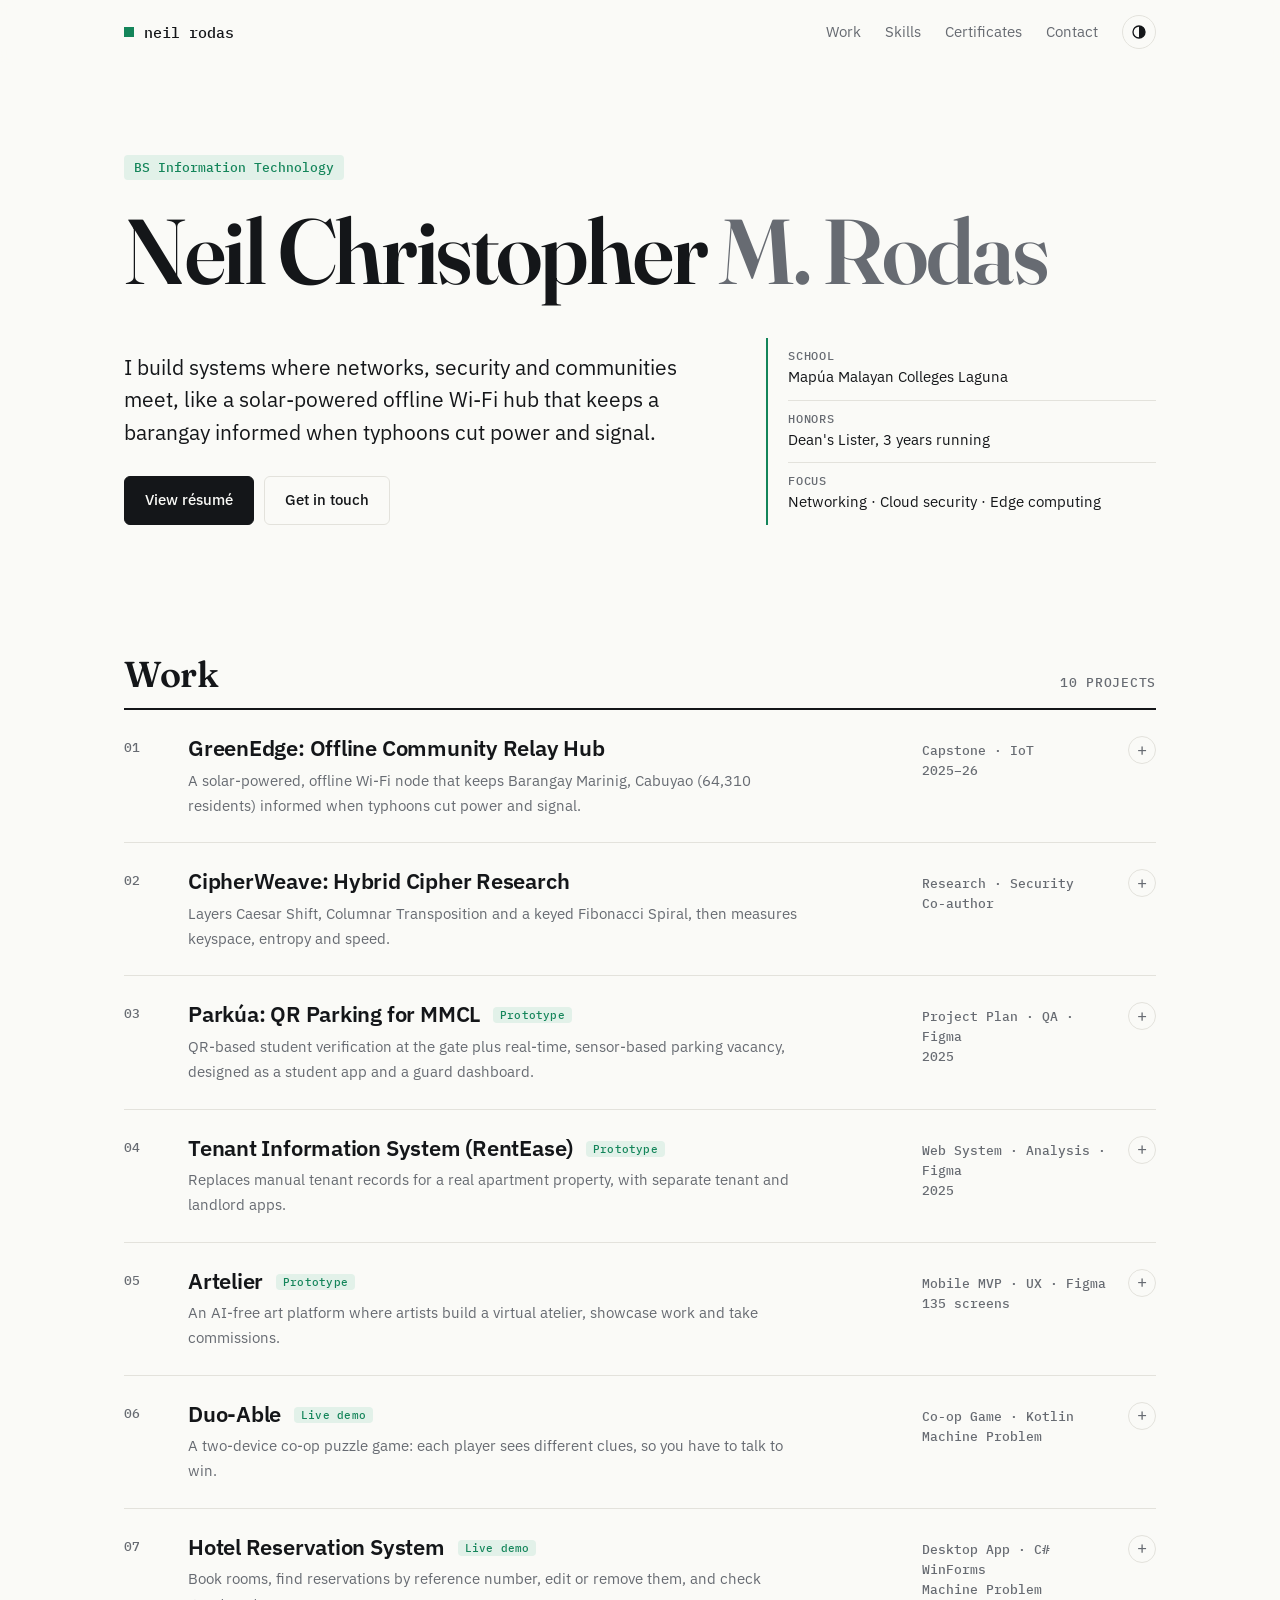
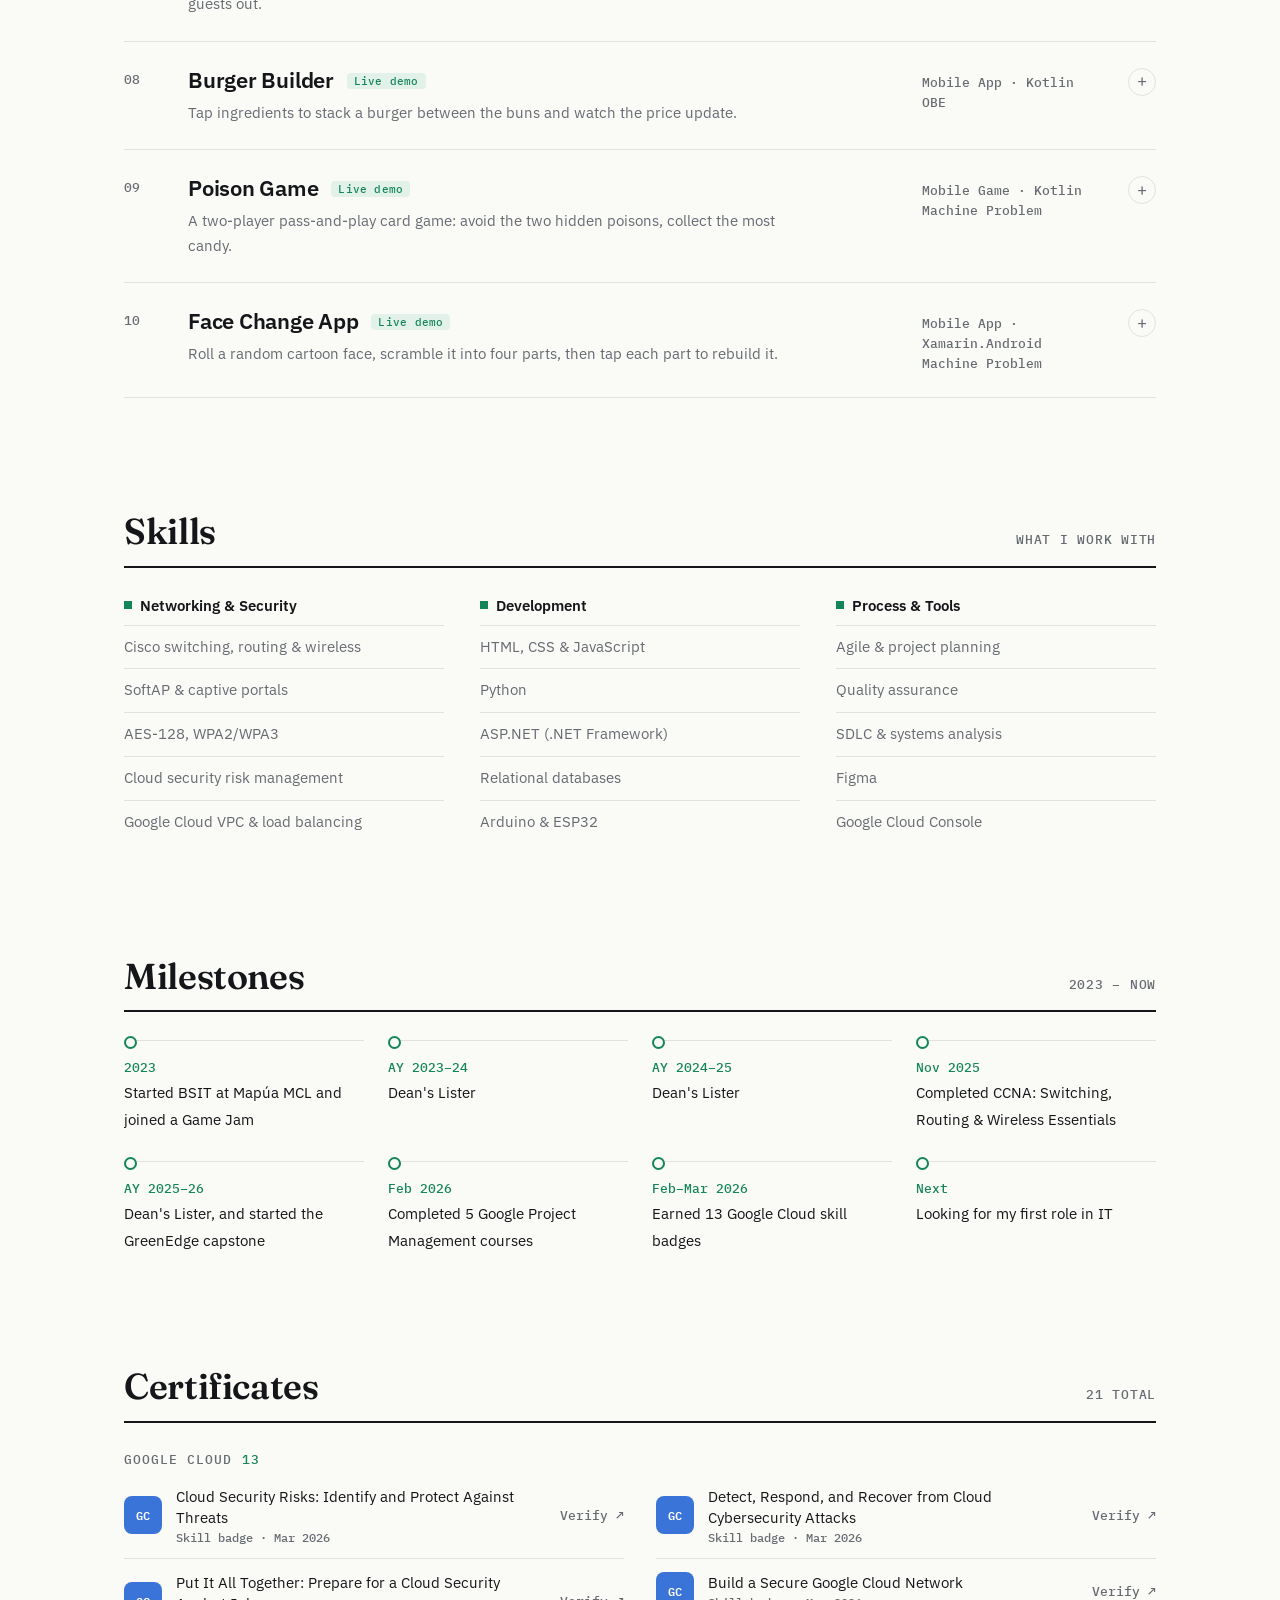
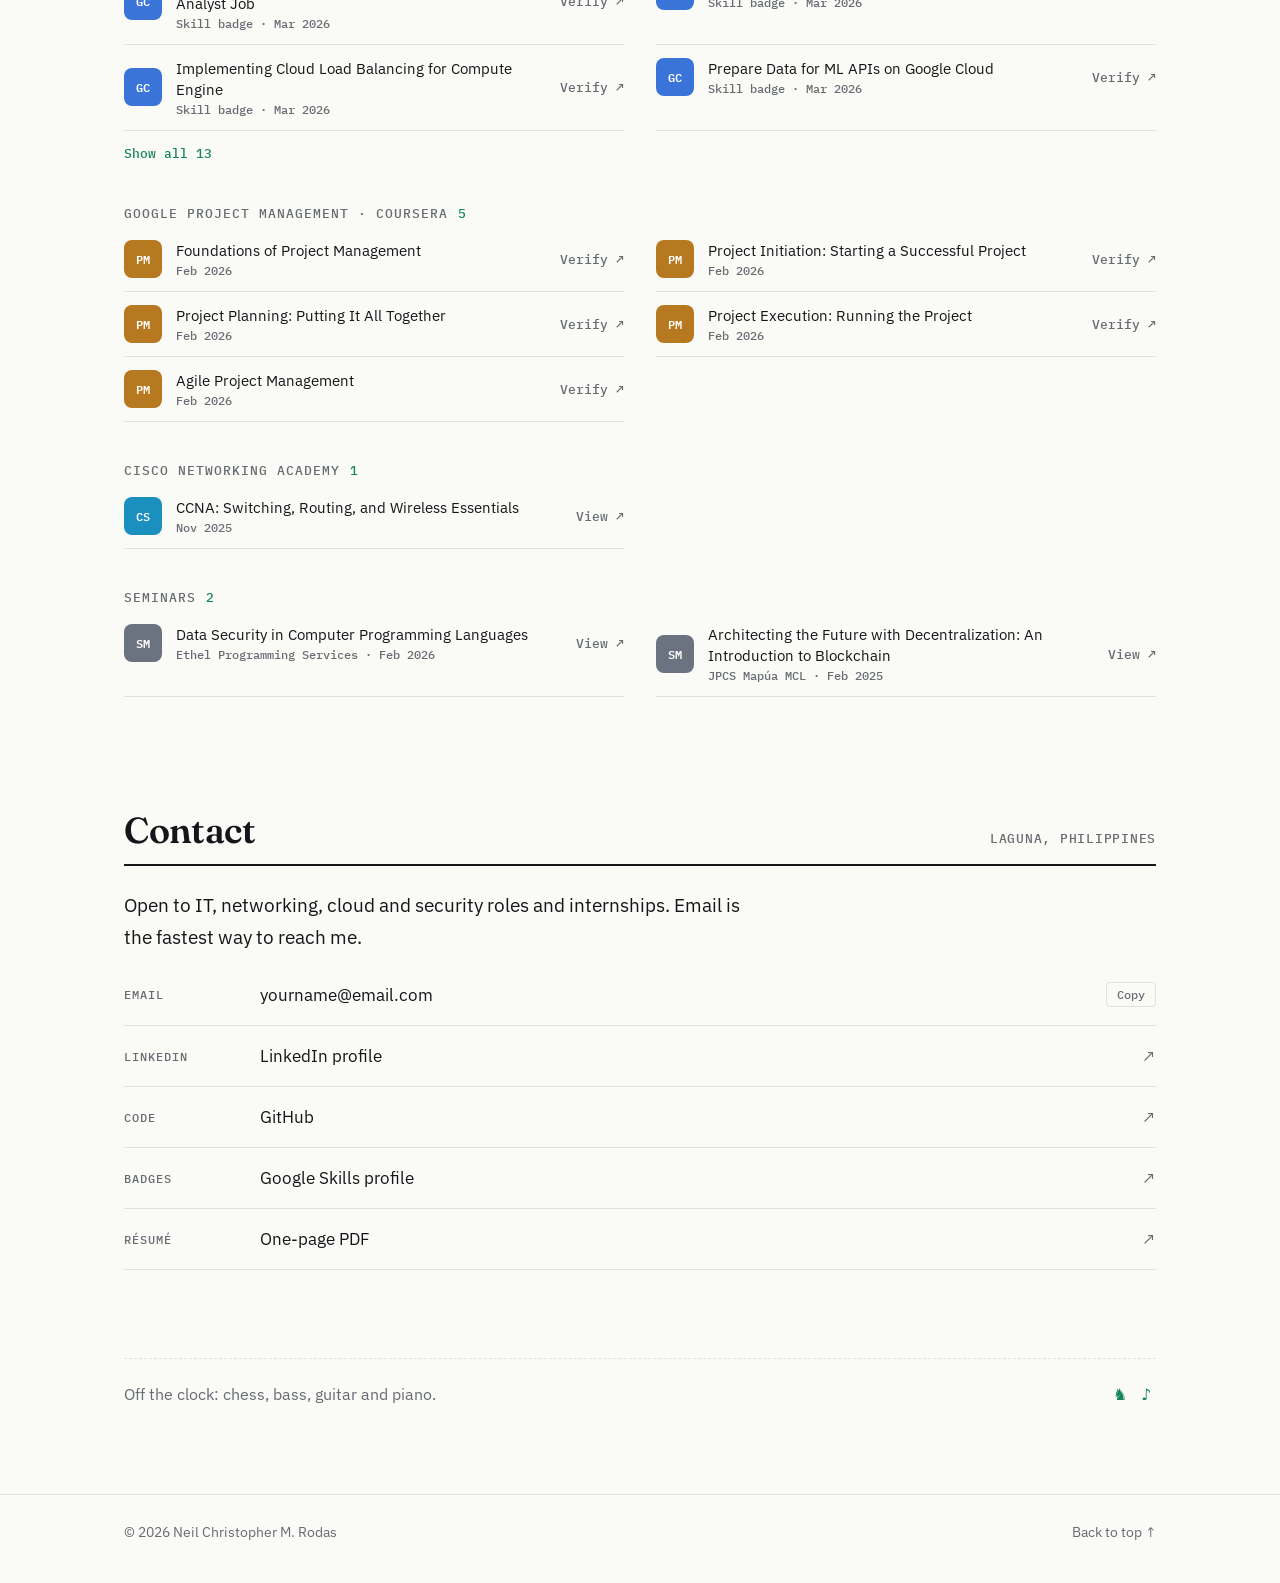
==== index.html @ e3f4ec9a "Portfolio site Co-Authored-By: Claude Opus 5.5 <noreply@anthropic.com> Claude-Session: https://claud" ====
<!DOCTYPE html>
<html lang="en">
<head>
  <meta charset="UTF-8" />
  <meta name="viewport" content="width=device-width, initial-scale=1.0" />
  <title>Neil Christopher M. Rodas · Portfolio</title>
  <meta name="description" content="Neil Christopher M. Rodas, BS Information Technology student and three-time Dean's Lister focused on networking, cloud security and edge computing." />
  <meta property="og:title" content="Neil Christopher M. Rodas · Portfolio" />
  <meta property="og:description" content="BS Information Technology · Networking, Cloud Security & Edge Computing" />
  <link rel="icon" href="data:image/svg+xml,<svg xmlns='http://www.w3.org/2000/svg' viewBox='0 0 100 100'><rect width='100' height='100' rx='20' fill='%23141619'/><rect x='18' y='70' width='22' height='12' fill='%2329a36f'/><text x='50' y='60' font-size='40' text-anchor='middle' fill='white' font-family='sans-serif' font-weight='600'>NR</text></svg>" />
  <link rel="preconnect" href="https://fonts.googleapis.com" />
  <link rel="preconnect" href="https://fonts.gstatic.com" crossorigin />
  <link href="https://fonts.googleapis.com/css2?family=IBM+Plex+Mono:wght@400;500&family=IBM+Plex+Sans:wght@400;500;600&family=Fraunces:opsz,wght@9..144,500;9..144,600&display=swap" rel="stylesheet" />
  <link rel="stylesheet" href="css/style.css" />
</head>
<body>
  <header class="top">
    <div class="wrap top__inner">
      <a href="#" class="brand"><span class="brand__mark"></span>neil rodas</a>
      <nav class="nav" aria-label="Main">
        <a href="#work">Work</a>
        <a href="#skills">Skills</a>
        <a href="#certs">Certificates</a>
        <a href="#contact">Contact</a>
        <button class="theme" id="theme" aria-label="Toggle dark mode"><svg viewBox="0 0 24 24" width="16" height="16" aria-hidden="true"><circle cx="12" cy="12" r="9" fill="none" stroke="currentColor" stroke-width="2"/><path d="M12 3a9 9 0 0 1 0 18z" fill="currentColor"/></svg></button>
      </nav>
    </div>
  </header>

  <main>
    <!-- Hero -->
    <section class="hero wrap">
      <p class="kicker up">BS Information Technology</p>
      <h1 class="up d1">Neil Christopher <span>M. Rodas</span></h1>
      <div class="hero__grid up d2">
        <div>
          <p class="lede">
            I build systems where networks, security and communities meet, like a solar-powered offline
            Wi-Fi hub that keeps a barangay informed when typhoons cut power and signal.
          </p>
          <div class="actions">
            <a class="btn btn--solid" id="resumeBtn" href="assets/Neil-Rodas-Resume.pdf" target="_blank" rel="noopener">View résumé</a>
            <a class="btn" href="#contact">Get in touch</a>
          </div>
        </div>
        <dl class="facts">
          <div><dt>School</dt><dd>Mapúa Malayan Colleges Laguna</dd></div>
          <div><dt>Honors</dt><dd>Dean's Lister, 3 years running</dd></div>
          <div><dt>Focus</dt><dd>Networking · Cloud security · Edge computing</dd></div>
        </dl>
      </div>
    </section>

    <!-- Work -->
    <section class="section wrap" id="work">
      <div class="head"><h2>Work</h2><span class="note" id="workCount"></span></div>
      <ol class="rows" id="projects"></ol>
    </section>

    <!-- Skills -->
    <section class="section wrap" id="skills">
      <div class="head"><h2>Skills</h2><span class="note">What I work with</span></div>
      <div class="cols">
        <div><h3>Networking &amp; Security</h3>
          <ul><li>Cisco switching, routing &amp; wireless</li><li>SoftAP &amp; captive portals</li><li>AES-128, WPA2/WPA3</li><li>Cloud security risk management</li><li>Google Cloud VPC &amp; load balancing</li></ul></div>
        <div><h3>Development</h3>
          <ul><li>HTML, CSS &amp; JavaScript</li><li>Python</li><li>ASP.NET (.NET Framework)</li><li>Relational databases</li><li>Arduino &amp; ESP32</li></ul></div>
        <div><h3>Process &amp; Tools</h3>
          <ul><li>Agile &amp; project planning</li><li>Quality assurance</li><li>SDLC &amp; systems analysis</li><li>Figma</li><li>Google Cloud Console</li></ul></div>
      </div>
    </section>

    <!-- Milestones -->
    <section class="section wrap" id="milestones">
      <div class="head"><h2>Milestones</h2><span class="note">2023 – now</span></div>
      <ol class="steps" id="timeline"></ol>
    </section>

    <!-- Certificates -->
    <section class="section wrap" id="certs">
      <div class="head"><h2>Certificates</h2><span class="note" id="certCount"></span></div>
      <div class="groups" id="certGroups"></div>
    </section>

    <!-- Contact -->
    <section class="section wrap" id="contact">
      <div class="head"><h2>Contact</h2><span class="note">Laguna, Philippines</span></div>
      <p class="contact__lead">Open to IT, networking, cloud and security roles and internships. Email is the fastest way to reach me.</p>
      <ul class="contact" id="contactList"></ul>
    </section>

    <!-- Off the clock -->
    <section class="wrap offclock">
      <p>Off the clock: chess, bass, guitar and piano. <span class="pieces" aria-hidden="true">♞ ♪</span></p>
    </section>
  </main>

  <footer class="foot">
    <div class="wrap foot__inner">
      <span>© <span id="year"></span> Neil Christopher M. Rodas</span>
      <a href="#">Back to top ↑</a>
    </div>
  </footer>

  <script src="js/main.js"></script>
</body>
</html>
---- css/style.css ----
/* Neil Christopher M. Rodas | portfolio */

:root {
  --bg: #fafaf7;
  --surface: #f1f1ec;
  --ink: #141619;
  --muted: #676b72;
  --line: #e3e2dc;
  --accent: #14855a;
  --accent-soft: #e2f1e9;
  --serif: "Fraunces", Georgia, serif;
  --sans: "IBM Plex Sans", system-ui, -apple-system, "Segoe UI", sans-serif;
  --mono: "IBM Plex Mono", ui-monospace, Consolas, monospace;
  --max: 1080px;
  color-scheme: light;
}
[data-theme="dark"] {
  --bg: #0f1112;
  --surface: #181b1d;
  --ink: #e9eae6;
  --muted: #979ba1;
  --line: #2a2d30;
  --accent: #4fcf95;
  --accent-soft: #15291f;
  color-scheme: dark;
}

* { box-sizing: border-box; }
html { scroll-behavior: smooth; scroll-padding-top: 72px; -webkit-text-size-adjust: 100%; }
body { margin: 0; background: var(--bg); color: var(--ink); font: 400 16px/1.65 var(--sans); transition: background .25s, color .25s; }
a { color: inherit; }
button { font: inherit; color: inherit; background: none; border: 0; padding: 0; cursor: pointer; }
:focus-visible { outline: 2px solid var(--accent); outline-offset: 3px; border-radius: 4px; }
::selection { background: var(--accent); color: var(--bg); }
.wrap { width: 100%; max-width: var(--max); margin: 0 auto; padding: 0 24px; }

/* ---------- Header ---------- */
.top { position: sticky; top: 0; z-index: 10; background: color-mix(in srgb, var(--bg) 90%, transparent); backdrop-filter: blur(8px); -webkit-backdrop-filter: blur(8px); border-bottom: 1px solid transparent; transition: border-color .2s; }
.top.is-scrolled { border-bottom-color: var(--line); }
.top__inner { display: flex; justify-content: space-between; align-items: center; height: 64px; }
.brand { display: inline-flex; align-items: center; gap: 10px; font: 500 15px var(--mono); text-decoration: none; }
.brand__mark { width: 10px; height: 10px; background: var(--accent); }
.nav { display: flex; align-items: center; gap: 24px; }
.nav a { text-decoration: none; font-size: 15px; color: var(--muted); transition: color .15s; }
.nav a:hover { color: var(--ink); }
.theme { width: 34px; height: 34px; border-radius: 50%; border: 1px solid var(--line); display: grid; place-items: center; }
.theme:hover { border-color: var(--muted); }

/* ---------- Hero ---------- */
.hero { padding: 88px 24px 104px; }
.kicker { display: inline-flex; align-items: center; gap: 8px; font: 500 13px var(--mono); color: var(--accent); background: var(--accent-soft); padding: 4px 10px; border-radius: 4px; margin: 0; }
h1 { font: 600 clamp(44px, 8vw, 92px)/1.02 var(--serif); letter-spacing: -.025em; margin: 24px 0 40px; }
h1 span { color: var(--muted); }
.hero__grid { display: grid; grid-template-columns: minmax(0, 1.5fr) minmax(0, 1fr); gap: 56px; align-items: end; }
.lede { font-size: clamp(18px, 2vw, 21px); line-height: 1.55; margin: 0 0 28px; max-width: 580px; }
.actions { display: flex; flex-wrap: wrap; gap: 10px; }
.btn { display: inline-block; padding: 11px 20px; border: 1px solid var(--line); border-radius: 6px; text-decoration: none; font-weight: 500; font-size: 15px; transition: border-color .15s, background .15s; }
.btn:hover { border-color: var(--ink); }
.btn--solid { background: var(--ink); color: var(--bg); border-color: var(--ink); }
.btn--solid:hover { background: var(--accent); border-color: var(--accent); }
.facts { margin: 0; display: grid; border-left: 2px solid var(--accent); padding-left: 20px; }
.facts div { padding: 10px 0; }
.facts div + div { border-top: 1px solid var(--line); }
.facts dt { font: 500 12px var(--mono); text-transform: uppercase; letter-spacing: .08em; color: var(--muted); }
.facts dd { margin: 2px 0 0; font-size: 15px; }

/* ---------- Sections ---------- */
.section { padding-top: 24px; padding-bottom: 88px; }
.head { display: flex; justify-content: space-between; align-items: baseline; gap: 16px; padding-bottom: 12px; border-bottom: 2px solid var(--ink); }
.head h2 { font: 600 clamp(26px, 3.4vw, 36px)/1.2 var(--serif); letter-spacing: -.01em; margin: 0; }
.note { font: 500 12.5px var(--mono); color: var(--muted); text-transform: uppercase; letter-spacing: .06em; }

/* Work rows (expand on click) */
.rows { list-style: none; margin: 0; padding: 0; counter-reset: row; }
.rows > li { border-bottom: 1px solid var(--line); counter-increment: row; }
.rows details > summary { list-style: none; cursor: pointer; display: grid; grid-template-columns: 48px minmax(0, 1fr) 190px 28px; gap: 16px; align-items: start; padding: 24px 0; }
.rows summary::-webkit-details-marker { display: none; }
.rows summary::before { content: counter(row, decimal-leading-zero); font: 500 13px var(--mono); color: var(--muted); padding-top: 5px; }
.r-title { display: block; font: 600 clamp(18px, 2.2vw, 22px)/1.3 var(--sans); letter-spacing: -.01em; transition: color .15s; }
.r-short { display: block; color: var(--muted); font-size: 15px; margin-top: 6px; max-width: 620px; }
.r-meta { font: 500 12.5px var(--mono); color: var(--muted); padding-top: 6px; line-height: 1.6; }
.r-icon { width: 28px; height: 28px; margin-top: 2px; border: 1px solid var(--line); border-radius: 50%; display: grid; place-items: center; color: var(--muted); transition: transform .25s, border-color .2s, color .2s; }
.r-icon::before { content: "+"; font-size: 17px; line-height: 1; }
.rows summary:hover .r-title, .rows summary:hover .r-icon { color: var(--accent); }
.rows summary:hover .r-icon { border-color: var(--accent); }
details[open] .r-icon { transform: rotate(45deg); color: var(--accent); border-color: var(--accent); }
.r-body { padding: 0 0 26px 64px; max-width: 820px; animation: open .25s ease; }
.r-body ul { margin: 0 0 12px; padding-left: 18px; }
.r-body li { margin-bottom: 5px; }
.tags { display: flex; flex-wrap: wrap; gap: 6px; }
.tags span { font: 500 12px var(--mono); padding: 2px 8px; border-radius: 4px; background: var(--surface); color: var(--muted); }
.r-mobile { display: none; }
.r-links { display: flex; flex-wrap: wrap; gap: 8px; margin-top: 16px; }
.r-links .btn { padding: 8px 16px; font-size: 14px; }
.live { display: inline-block; vertical-align: 3px; margin-left: 8px; font: 500 11px var(--mono); color: var(--accent); background: var(--accent-soft); padding: 1px 7px; border-radius: 4px; letter-spacing: .02em; }
@keyframes open { from { opacity: 0; transform: translateY(-4px); } }

/* Skills */
.cols { display: grid; grid-template-columns: repeat(3, minmax(0, 1fr)); gap: 36px; margin-top: 28px; }
.cols h3 { font: 600 15px var(--sans); margin: 0 0 10px; display: flex; align-items: center; gap: 8px; }
.cols h3::before { content: ""; width: 8px; height: 8px; background: var(--accent); }
.cols ul { list-style: none; margin: 0; padding: 0; }
.cols li { padding: 9px 0; border-top: 1px solid var(--line); color: var(--muted); font-size: 15px; }

/* Milestones: horizontal steps on desktop */
.steps { list-style: none; margin: 28px 0 0; padding: 0; display: grid; grid-template-columns: repeat(4, minmax(0, 1fr)); gap: 28px 24px; }
.steps li { position: relative; padding-top: 18px; border-top: 1px solid var(--line); }
.steps li::before { content: ""; position: absolute; top: -5px; left: 0; width: 9px; height: 9px; border-radius: 50%; background: var(--bg); border: 2px solid var(--accent); }
.steps .when { display: block; font: 500 12.5px var(--mono); color: var(--accent); margin-bottom: 4px; }
.steps .what { font-size: 15px; }

/* Certificates: grouped by issuer */
.groups { display: grid; gap: 40px; margin-top: 28px; }
.group h3 { display: flex; align-items: baseline; gap: 10px; font: 500 12.5px var(--mono); text-transform: uppercase; letter-spacing: .08em; color: var(--muted); margin: 0 0 6px; }
.group h3 b { font-weight: 500; color: var(--accent); }
.c-list { list-style: none; margin: 0; padding: 0; display: grid; grid-template-columns: repeat(2, minmax(0, 1fr)); column-gap: 32px; }
.c-list li { border-bottom: 1px solid var(--line); }
.cert { display: grid; grid-template-columns: 38px minmax(0, 1fr) auto; gap: 14px; align-items: center; padding: 13px 0; text-decoration: none; }
.c-mark { width: 38px; height: 38px; border-radius: 8px; display: grid; place-items: center; font: 600 12px var(--mono); color: #fff; }
.c-name { display: block; font-size: 15px; line-height: 1.4; transition: color .15s; }
.c-meta { display: block; font: 500 12px var(--mono); color: var(--muted); margin-top: 2px; }
.c-go { font: 500 12.5px var(--mono); color: var(--muted); white-space: nowrap; transition: color .15s; }
.cert:hover .c-name, .cert:hover .c-go { color: var(--accent); }
.more { margin-top: 14px; font: 500 13px var(--mono); color: var(--accent); }
.more:hover { text-decoration: underline; }

/* Contact */
.contact__lead { font-size: clamp(17px, 1.8vw, 19px); margin: 24px 0 12px; max-width: 620px; }
.contact { list-style: none; margin: 0; padding: 0; }
.contact li { border-bottom: 1px solid var(--line); }
.contact a, .contact .row { display: grid; grid-template-columns: 120px minmax(0, 1fr) auto; gap: 16px; align-items: center; padding: 16px 0; text-decoration: none; font-size: 17px; }
.contact .k { font: 500 12px var(--mono); text-transform: uppercase; letter-spacing: .08em; color: var(--muted); }
.contact .v { overflow-wrap: anywhere; transition: color .15s; }
.contact .go { color: var(--muted); }
.contact a:hover .v, .contact a:hover .go { color: var(--accent); }
.copy { font: 500 12px var(--mono); padding: 4px 10px; border: 1px solid var(--line); border-radius: 4px; color: var(--muted); }
.copy:hover { color: var(--ink); border-color: var(--muted); }

.offclock { padding-bottom: 64px; }
.offclock p { margin: 0; padding: 22px 0; border-top: 1px dashed var(--line); color: var(--muted); display: flex; justify-content: space-between; gap: 16px; }
.pieces { color: var(--accent); letter-spacing: .3em; }

.foot { border-top: 1px solid var(--line); }
.foot__inner { display: flex; justify-content: space-between; gap: 16px; padding-top: 26px; padding-bottom: 40px; font-size: 13.5px; color: var(--muted); }
.foot a { text-decoration: none; }
.foot a:hover { color: var(--accent); }

/* Entry animation */
.up { animation: up .7s cubic-bezier(.2,.7,.2,1) both; }
.d1 { animation-delay: .08s; } .d2 { animation-delay: .16s; }
@keyframes up { from { opacity: 0; transform: translateY(14px); } }

/* ---------- Responsive ---------- */
@media (max-width: 860px) {
  .steps { grid-template-columns: repeat(2, minmax(0, 1fr)); }
  .c-list { grid-template-columns: 1fr; }
}
@media (max-width: 760px) {
  .wrap { padding: 0 18px; }
  .hero { padding: 56px 18px 72px; }
  .hero__grid { grid-template-columns: 1fr; gap: 36px; }
  .nav { gap: 16px; }
  .nav a { font-size: 14px; }
  .nav a[href="#skills"] { display: none; }
  .rows details > summary { grid-template-columns: 30px minmax(0, 1fr) 28px; gap: 10px; padding: 20px 0; }
  .r-meta { display: none; }
  .r-mobile { display: block; font: 500 12px var(--mono); color: var(--muted); margin-top: 8px; }
  .r-body { padding-left: 40px; }
  .cols { grid-template-columns: 1fr; gap: 28px; }
  .contact a, .contact .row { grid-template-columns: 1fr auto; gap: 2px 12px; font-size: 16px; }
  .contact .k { grid-column: 1 / -1; }
  .section { padding-bottom: 68px; }
}
@media (max-width: 420px) {
  .steps { grid-template-columns: 1fr; }
  .nav a[href="#certs"] { display: none; }
}
@media (prefers-reduced-motion: reduce) { * { animation: none !important; transition: none !important; } }
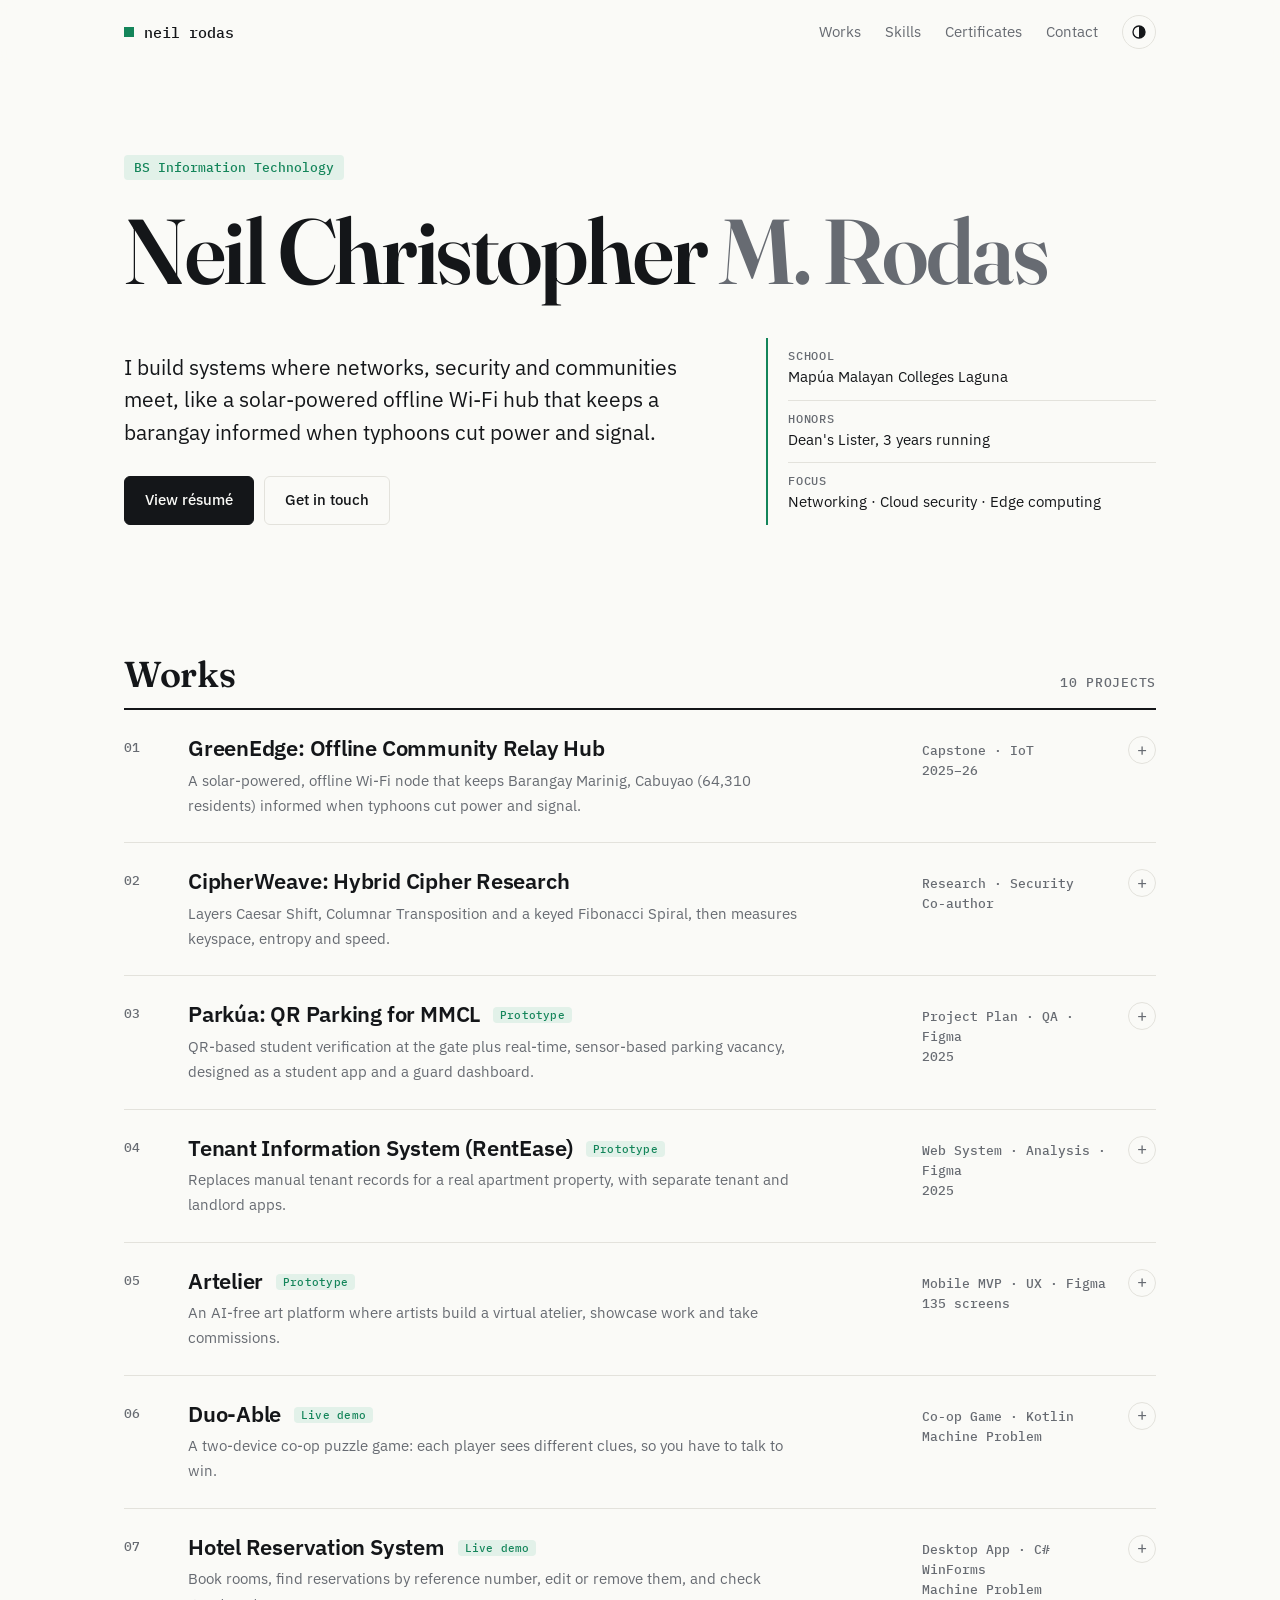
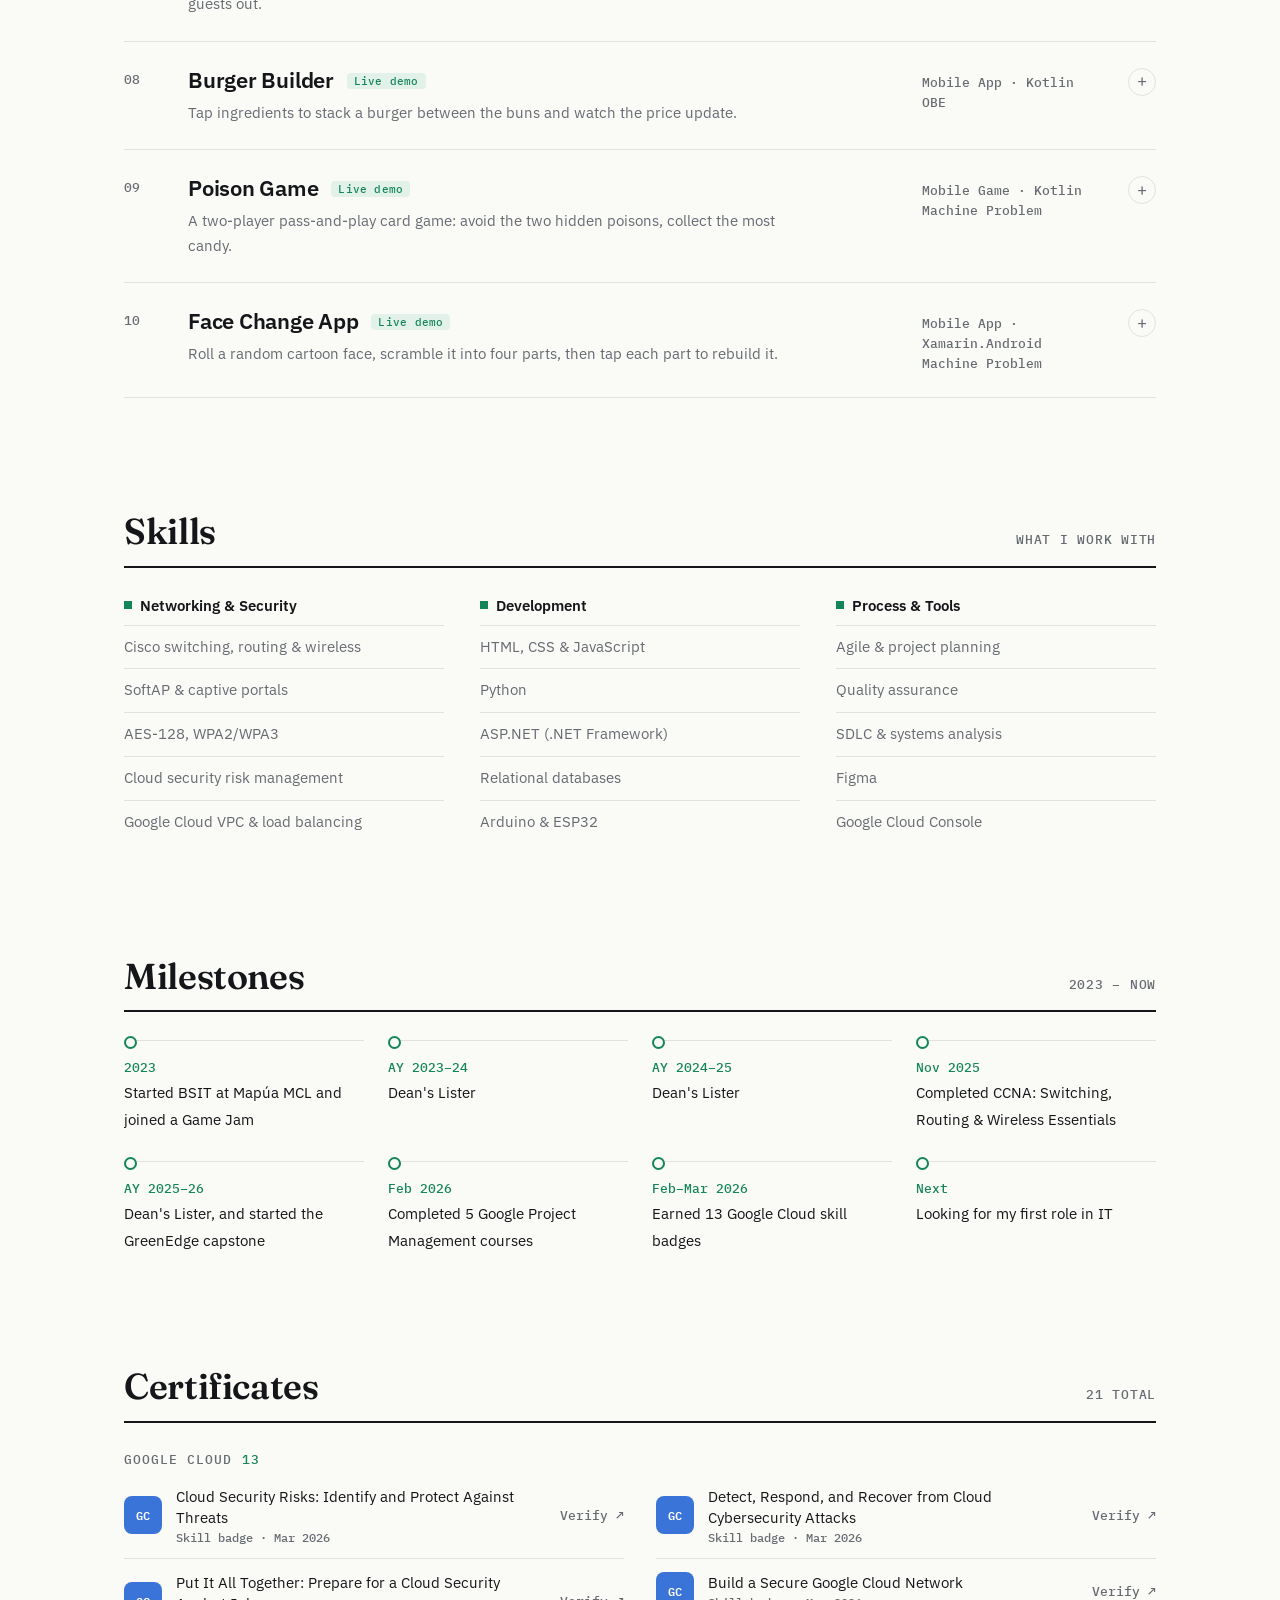
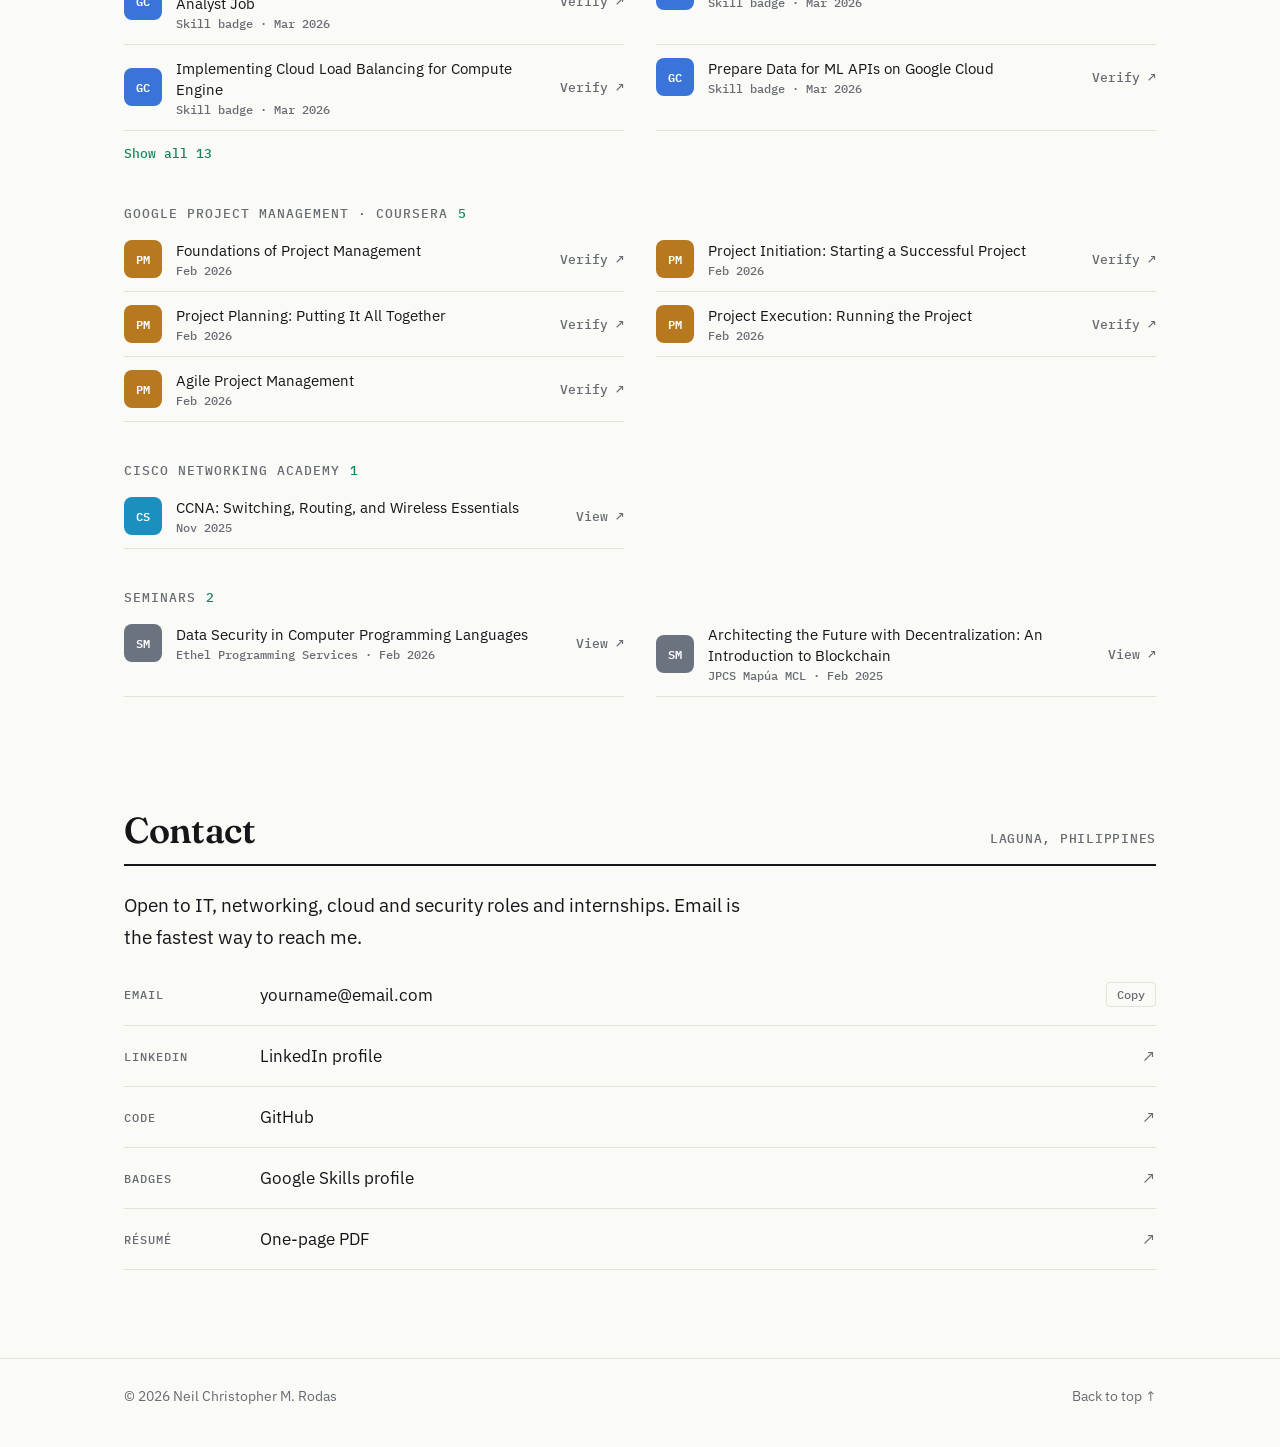
==== commit b186f7bd: "Rename Work to Works and remove off-the-clock line Co-Authored-By: Claude Opus 5.5 <noreply@anthropi" ====
--- a/index.html
+++ b/index.html
@@ -18,7 +18,7 @@
     <div class="wrap top__inner">
       <a href="#" class="brand"><span class="brand__mark"></span>neil rodas</a>
       <nav class="nav" aria-label="Main">
-        <a href="#work">Work</a>
+        <a href="#work">Works</a>
         <a href="#skills">Skills</a>
         <a href="#certs">Certificates</a>
         <a href="#contact">Contact</a>
@@ -53,7 +53,7 @@
 
     <!-- Work -->
     <section class="section wrap" id="work">
-      <div class="head"><h2>Work</h2><span class="note" id="workCount"></span></div>
+      <div class="head"><h2>Works</h2><span class="note" id="workCount"></span></div>
       <ol class="rows" id="projects"></ol>
     </section>
 
@@ -88,11 +88,6 @@
       <p class="contact__lead">Open to IT, networking, cloud and security roles and internships. Email is the fastest way to reach me.</p>
       <ul class="contact" id="contactList"></ul>
     </section>
-
-    <!-- Off the clock -->
-    <section class="wrap offclock">
-      <p>Off the clock: chess, bass, guitar and piano. <span class="pieces" aria-hidden="true">♞ ♪</span></p>
-    </section>
   </main>
 
   <footer class="foot">
--- a/css/style.css
+++ b/css/style.css
@@ -136,9 +136,6 @@
 .copy { font: 500 12px var(--mono); padding: 4px 10px; border: 1px solid var(--line); border-radius: 4px; color: var(--muted); }
 .copy:hover { color: var(--ink); border-color: var(--muted); }
 
-.offclock { padding-bottom: 64px; }
-.offclock p { margin: 0; padding: 22px 0; border-top: 1px dashed var(--line); color: var(--muted); display: flex; justify-content: space-between; gap: 16px; }
-.pieces { color: var(--accent); letter-spacing: .3em; }
 
 .foot { border-top: 1px solid var(--line); }
 .foot__inner { display: flex; justify-content: space-between; gap: 16px; padding-top: 26px; padding-bottom: 40px; font-size: 13.5px; color: var(--muted); }
